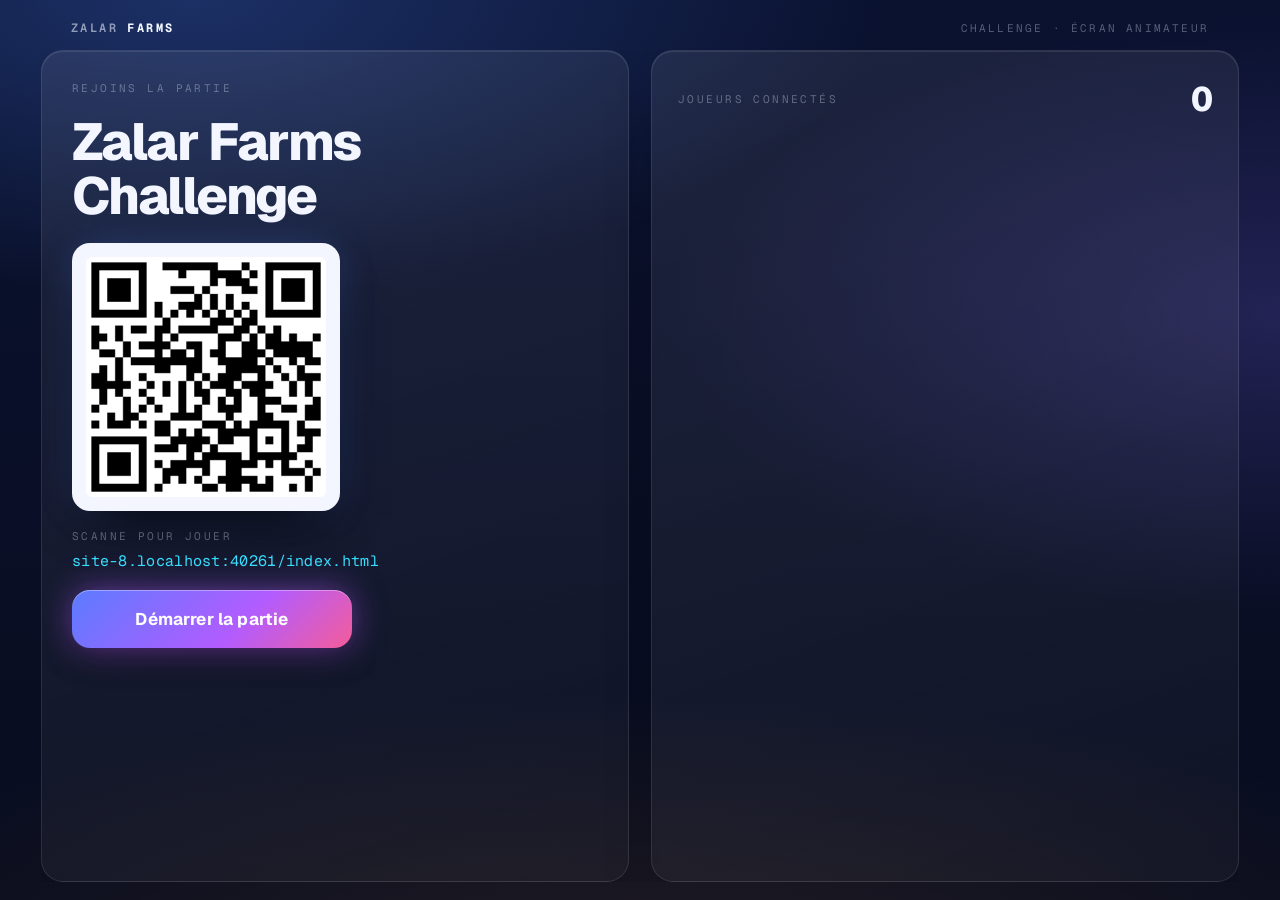
==== admin.html @ adfddaf6 "feat(quiz): wire 'video fin' as outro + premium branded fallback screen - VIDEOS.outro -> video fin." ====
<!DOCTYPE html>
<html lang="fr">
<head>
  <meta charset="UTF-8" />
  <meta name="viewport" content="width=device-width, initial-scale=1, viewport-fit=cover" />
  <meta name="theme-color" content="#080c1e" />
  <title>Zalar Farms Challenge — Animateur</title>
  <link rel="stylesheet" href="style.css?v=13" />
</head>
<body data-role="admin">

  <div class="app app--wide">

    <header class="admin-head">
      <div class="brand">
        <img src="https://pub-2bdca0e0bf5a48ef98bdf868a8e77139.r2.dev/ZALAR%20logo%20(2).png" alt="Zalar Farms" style="max-height:78px;width:auto" onerror="this.style.display='none';this.nextElementSibling.style.display='inline'" />
        <span class="wm" style="display:none">ZALAR&nbsp;<b>FARMS</b></span>
      </div>
      <span class="tagline">Challenge · Écran animateur</span>
    </header>

    <div class="screens">
    <!-- Lobby -->
    <section id="screen-admin-lobby" class="screen is-active">
      <div class="admin-grid">
        <div class="card stage" style="justify-content:flex-start;align-items:flex-start;padding:30px;gap:20px">
          <span class="eyebrow">Rejoins la partie</span>
          <div class="big-title">Zalar Farms<br />Challenge</div>
          <div style="display:flex;align-items:center;gap:18px;flex-wrap:wrap">
            <div class="qr-card"><canvas id="qr-canvas"></canvas></div>
            <div style="display:flex;flex-direction:column;gap:8px">
              <span class="eyebrow">Scanne pour jouer</span>
              <div class="url" id="join-url">…</div>
            </div>
          </div>
          <button class="btn hero" id="start-btn" style="max-width:280px">Démarrer la partie</button>
        </div>
        <div class="card stage" style="padding:26px">
          <div class="spread">
            <span class="eyebrow">Joueurs connectés</span>
            <span class="big-num" style="font-size:34px" id="admin-player-count">0</span>
          </div>
          <div class="players" id="admin-players"></div>
        </div>
      </div>
    </section>

    <!-- Vidéo -->
    <section id="screen-admin-video" class="screen">
      <div class="center">
        <div class="spinner"></div>
        <p class="muted">Lecture de l'animation…</p>
      </div>
    </section>

    <!-- Question -->
    <section id="screen-admin-question" class="screen">
      <div class="grow" style="display:flex;flex-direction:column;justify-content:center;gap:24px">
        <div class="abar">
          <span class="chip"><span class="ic gb-violet"></span><span id="admin-q-counter">Question 1</span></span>
          <div class="atimer" id="admin-timer">30</div>
          <span class="chip"><span class="ic gb-teal"></span><span id="answered-count">0 / 0 ont répondu</span></span>
        </div>
        <div class="prog"><i id="admin-prog" style="width:100%"></i></div>
        <h1 class="bigq" id="admin-q-text">…</h1>
        <div class="agrid" id="admin-q-answers"></div>
      </div>
    </section>

    <!-- Révélation -->
    <section id="screen-admin-reveal" class="screen">
      <div class="admin-grid">
        <div class="card stage" style="padding:26px">
          <h2 id="reveal-q-text" style="font-size:24px;font-weight:700;line-height:1.25">…</h2>
          <div class="dist" id="reveal-dist"></div>
          <div style="margin-top:auto;display:flex;flex-direction:column;gap:8px;align-items:flex-start">
            <div class="chip" id="reveal-correct"></div>
            <div id="reveal-note" class="muted" style="font-size:15px;line-height:1.45"></div>
          </div>
        </div>
        <div class="card stage" style="padding:26px">
          <span class="eyebrow">Classement — Top 10</span>
          <div class="lb" id="reveal-lb"></div>
        </div>
      </div>
    </section>

    <!-- Podium -->
    <section id="screen-admin-podium" class="screen">
      <div class="admin-grid">
        <div class="card podwrap" style="padding:26px">
          <span class="eyebrow">Podium final</span>
          <div class="podium" id="admin-podium"></div>
        </div>
        <div class="card stage" style="padding:26px">
          <span class="eyebrow">Classement final — Top 10</span>
          <div class="lb" id="admin-final-lb"></div>
        </div>
      </div>
    </section>
    </div>

    <div id="admin-controls" class="controls"></div>

  </div>

  <!-- Couche vidéo -->
  <div id="video-layer" class="video-layer">
    <video id="video-el" playsinline muted preload="auto"></video>
    <div id="video-fallback" class="video-fallback">
      <img src="https://pub-2bdca0e0bf5a48ef98bdf868a8e77139.r2.dev/ZALAR%20logo%20(2).png" alt="Zalar Farms" onerror="this.style.display='none';this.nextElementSibling.style.display='block'" />
      <div class="wm" style="display:none">ZALAR FARMS</div>
    </div>
  </div>

  <!-- Intro animée (PNG transparent) -->
  <div id="intro-layer" class="intro-layer">
    <div class="intro-glow"></div>
    <div class="intro-stage"><img class="intro-img" src="https://pub-2bdca0e0bf5a48ef98bdf868a8e77139.r2.dev/ZALAR%20intro%201.png" alt="Zalar Farms" /></div>
  </div>

  <!-- Musique de fond (écran animateur uniquement) -->
  <audio id="bg-music" loop preload="auto" src="assets/music.mp3"></audio>

  <script src="assets/vendor/supabase.js"></script>
  <script src="assets/vendor/qrcode-generator.js"></script>
  <script src="supabase-config.js"></script>
  <script src="questions.js?v=23"></script>
  <script src="game.js?v=12"></script>
</body>
</html>
---- style.css ----
/* =============================================================================
   ZALAR FARMS CHALLENGE — Design system
   Bleu nuit premium · dégradés · glow · cartes glossy · gros chiffres
   Mobile-first (joueur) + écran large (animateur) · plein écran, zéro scroll
   ============================================================================= */

@font-face { font-family:"Geist"; src:url("assets/fonts/geist.woff2") format("woff2"); font-weight:100 900; font-display:swap; }
@font-face { font-family:"GeistMono"; src:url("assets/fonts/geistmono.woff2") format("woff2"); font-weight:100 900; font-display:swap; }

:root{
  --ink:#070c1e;
  --navy:#0b1330;
  --text:#F3F6FF;
  --dim:rgba(233,239,255,.58);
  --faint:rgba(233,239,255,.34);
  --line:rgba(255,255,255,.10);
  --line-2:rgba(255,255,255,.16);
  --blue:#4F86FF; --cyan:#37E0FF; --violet:#8A6BFF; --magenta:#F45CFF; --gold:#FFC24D; --lime:#7CE8A0; --bad:#FF6B8A;
  --g-blue:linear-gradient(140deg,#4F86FF,#37E0FF);
  --g-violet:linear-gradient(140deg,#8A6BFF,#F45CFF);
  --g-gold:linear-gradient(140deg,#FFD873,#F5972A);
  --g-teal:linear-gradient(140deg,#2CE0C0,#57D0FF);
  --g-hero:linear-gradient(135deg,#5B7CFF,#B25CFF 60%,#F45C9A);
  --sans:"Geist",system-ui,-apple-system,"Segoe UI",Roboto,sans-serif;
  --mono:"GeistMono",ui-monospace,Consolas,monospace;
  --r:18px;
  --ease:cubic-bezier(.22,1,.36,1);
}
*{margin:0;padding:0;box-sizing:border-box;-webkit-tap-highlight-color:transparent;}
html,body{height:100%;width:100%;overflow:hidden;}
body{
  font-family:var(--sans); color:var(--text); letter-spacing:-.01em;
  position:fixed; inset:0; user-select:none; overscroll-behavior:none;
  -webkit-font-smoothing:antialiased;
  background:
    radial-gradient(90% 55% at 15% 0%, rgba(79,134,255,.26), transparent 60%),
    radial-gradient(80% 55% at 100% 35%, rgba(138,107,255,.20), transparent 60%),
    radial-gradient(120% 55% at 50% 110%, rgba(255,170,80,.10), transparent 60%),
    linear-gradient(180deg,#0a1230,#080c1e);
}

.mono{font-family:var(--mono);}
.eyebrow{font-family:var(--mono);font-size:11px;letter-spacing:.22em;text-transform:uppercase;color:var(--faint);}
.big-num{font-weight:800;letter-spacing:-.03em;font-variant-numeric:tabular-nums;}

/* ---------------------------------------------------------------- Layout --- */
.app{position:relative;height:100%;width:100%;max-width:520px;margin:0 auto;display:flex;flex-direction:column;
  padding:max(18px,env(safe-area-inset-top)) 20px max(18px,env(safe-area-inset-bottom));}
.app--wide{max-width:1360px;padding-left:clamp(20px,3.2vw,48px);padding-right:clamp(20px,3.2vw,48px);gap:12px;}
/* Zone des écrans animateur : remplit l'espace entre l'en-tête et la barre de boutons */
.screens{position:relative;flex:1;min-height:0;}
.screens>.screen{position:absolute;inset:0;padding:0;overflow-y:auto;overflow-x:hidden;scrollbar-width:none;-ms-overflow-style:none;}
.screens>.screen::-webkit-scrollbar,.players::-webkit-scrollbar,.lb::-webkit-scrollbar{width:0;height:0;display:none;}
.players,.lb{scrollbar-width:none;-ms-overflow-style:none;}

.screen{position:absolute;inset:0;display:none;flex-direction:column;padding:inherit;animation:screen-in .5s var(--ease);}
.screen.is-active{display:flex;}
@keyframes screen-in{from{opacity:0;transform:translateY(12px);}to{opacity:1;transform:none;}}
.grow{flex:1;min-height:0;}
.center{flex:1;display:flex;flex-direction:column;align-items:center;justify-content:center;text-align:center;gap:16px;}
.mt-auto{margin-top:auto;}

/* ---------------------------------------------------------------- Brand ---- */
.brand{display:flex;align-items:center;gap:10px;justify-content:center;color:var(--dim);font-size:13px;font-weight:600;}
.brand img{height:auto;width:auto;max-width:100%;display:block;}
.brand .wm{font-family:var(--mono);letter-spacing:.2em;text-transform:uppercase;font-size:12px;}
.brand .wm b{color:var(--text);}

/* ---------------------------------------------------------------- Glossy ---- */
.card{background:linear-gradient(160deg,rgba(255,255,255,.08),rgba(255,255,255,.03));border:1px solid var(--line);border-radius:22px;box-shadow:inset 0 1px 0 rgba(255,255,255,.1),0 24px 48px -26px rgba(0,0,0,.7);}
.chip{display:inline-flex;align-items:center;gap:8px;padding:8px 14px;border-radius:100px;background:rgba(255,255,255,.06);border:1px solid var(--line);font-size:13px;font-weight:600;}
.chip .ic{width:20px;height:20px;border-radius:50%;flex:none;box-shadow:inset 0 1px 1px rgba(255,255,255,.4);}
.gb-blue{background:var(--g-blue);} .gb-violet{background:var(--g-violet);} .gb-gold{background:var(--g-gold);} .gb-teal{background:var(--g-teal);}

.badge{flex:none;display:grid;place-items:center;border-radius:50%;font-family:var(--mono);font-weight:600;color:#06122e;box-shadow:inset 0 1px 1px rgba(255,255,255,.5),0 6px 14px -6px rgba(0,0,0,.7);}

.field{width:100%;padding:17px 18px;border-radius:16px;background:rgba(255,255,255,.05);border:1px solid var(--line-2);color:#fff;font-family:var(--sans);font-size:17px;font-weight:600;text-align:center;outline:none;transition:border-color .2s,background .2s;}
.field::placeholder{color:rgba(255,255,255,.4);font-weight:500;}
.field:focus{border-color:var(--cyan);background:rgba(55,224,255,.08);}

.btn{width:100%;border:none;border-radius:18px;padding:18px;font-family:var(--sans);font-weight:700;font-size:17px;color:#fff;letter-spacing:.01em;cursor:pointer;position:relative;transition:transform .12s var(--ease),filter .2s,opacity .2s;}
.btn:active{transform:scale(.975);}
.btn:disabled{opacity:.45;cursor:not-allowed;}
.btn.hero{background:var(--g-hero);box-shadow:0 0 34px -2px rgba(180,92,255,.6),0 14px 30px -8px rgba(0,0,0,.6),inset 0 1px 0 rgba(255,255,255,.35);}
.btn.blue{background:var(--g-blue);color:#04122e;box-shadow:0 0 30px -4px rgba(55,224,255,.5),0 12px 26px -8px rgba(0,0,0,.6),inset 0 1px 0 rgba(255,255,255,.4);}
.btn.gold{background:var(--g-gold);color:#3a2600;box-shadow:0 0 30px -4px rgba(255,194,77,.5),0 12px 26px -8px rgba(0,0,0,.6),inset 0 1px 0 rgba(255,255,255,.4);}
.btn.ghost{background:rgba(255,255,255,.05);border:1px solid var(--line-2);font-weight:600;}
.btn.sm{padding:13px 18px;font-size:15px;width:auto;}

/* -------------------------------------------------------- Player: join --- */
.title-xl{font-size:clamp(30px,9vw,42px);font-weight:800;letter-spacing:-.03em;line-height:1.04;}
.sub{color:var(--dim);font-size:14.5px;line-height:1.5;max-width:320px;}
.idcard{display:flex;align-items:center;gap:13px;width:100%;padding:13px;border-radius:16px;background:rgba(255,255,255,.05);border:1px solid var(--line);}
.idcard .badge{width:46px;height:46px;font-size:16px;}
.idcard .n{font-weight:700;font-size:16px;text-align:left;}
.idcard .s{font-family:var(--mono);font-size:10px;letter-spacing:.14em;text-transform:uppercase;color:var(--faint);text-align:left;}

/* -------------------------------------------------------- Player: lobby --- */
.dot-live{width:8px;height:8px;border-radius:50%;background:var(--lime);box-shadow:0 0 0 0 rgba(124,232,160,.6);animation:pulse 1.7s infinite;}
@keyframes pulse{70%,100%{box-shadow:0 0 0 12px rgba(124,232,160,0);}}
.spinner{width:44px;height:44px;border-radius:50%;border:3px solid rgba(255,255,255,.14);border-top-color:var(--cyan);animation:spin .9s linear infinite;filter:drop-shadow(0 0 8px rgba(55,224,255,.4));}
@keyframes spin{to{transform:rotate(360deg);}}

/* -------------------------------------------------------- Question ------- */
.qrow{display:flex;align-items:center;justify-content:space-between;gap:10px;margin-bottom:6px;}
.ring{position:relative;width:56px;height:56px;flex:none;filter:drop-shadow(0 0 8px rgba(55,224,255,.5));}
.ring svg{transform:rotate(-90deg);}
.ring .bg{fill:none;stroke:rgba(255,255,255,.12);}
.ring .fg{fill:none;stroke:var(--cyan);stroke-linecap:round;transition:stroke .3s;}
.ring.low .fg{stroke:var(--bad);}
.ring .n{position:absolute;inset:0;display:grid;place-items:center;font-family:var(--mono);font-weight:600;font-size:20px;}
.ring.low .n{color:var(--bad);}
.qtext{font-size:clamp(22px,6.2vw,28px);font-weight:700;line-height:1.2;letter-spacing:-.02em;margin:14px 2px 16px;}
.opts{display:flex;flex-direction:column;gap:11px;}
.opt{display:flex;align-items:center;gap:14px;padding:15px 16px;border-radius:16px;cursor:pointer;color:var(--text);
  background:linear-gradient(160deg,rgba(255,255,255,.07),rgba(255,255,255,.03));border:1px solid var(--line);
  box-shadow:inset 0 1px 0 rgba(255,255,255,.08);transition:transform .12s var(--ease),border-color .2s,box-shadow .25s,opacity .25s;
  animation:pop .4s var(--ease) both;}
.opt:nth-child(1){animation-delay:.04s;}.opt:nth-child(2){animation-delay:.1s;}.opt:nth-child(3){animation-delay:.16s;}.opt:nth-child(4){animation-delay:.22s;}
@keyframes pop{from{opacity:0;transform:translateY(8px);}to{opacity:1;transform:none;}}
.opt:active{transform:scale(.98);}
.opt .badge{width:36px;height:36px;font-size:14px;}
.opt .lab{font-weight:600;font-size:17px;}
.opt .ok{margin-left:auto;font-family:var(--mono);font-size:11px;letter-spacing:.1em;text-transform:uppercase;}
.opt.is-picked{border-color:var(--line-2);box-shadow:0 0 0 2px rgba(255,255,255,.22);}
.opt.win{border-color:rgba(124,232,160,.7);background:linear-gradient(160deg,rgba(124,232,160,.2),rgba(124,232,160,.05));box-shadow:0 0 26px -6px rgba(124,232,160,.6);}
.opt.win .ok{color:var(--lime);}
.opt.miss{border-color:rgba(255,107,138,.6);background:linear-gradient(160deg,rgba(255,107,138,.16),rgba(255,107,138,.04));}
.opts.locked .opt:not(.win):not(.is-picked){opacity:.4;}

/* -------------------------------------------------------- Result --------- */
.rplus{font-size:64px;font-weight:800;letter-spacing:-.04em;background:var(--g-teal);-webkit-background-clip:text;background-clip:text;-webkit-text-fill-color:transparent;filter:drop-shadow(0 6px 24px rgba(55,224,255,.4));}
.rplus.zero{background:none;-webkit-text-fill-color:var(--dim);filter:none;}
.statcard{width:100%;padding:18px;border-radius:20px;display:flex;align-items:center;justify-content:space-between;background:linear-gradient(140deg,rgba(79,134,255,.18),rgba(138,107,255,.12));border:1px solid var(--line);}
.statcard .k{font-family:var(--mono);font-size:11px;letter-spacing:.14em;text-transform:uppercase;color:var(--dim);}
.statcard .v{font-size:26px;font-weight:800;letter-spacing:-.02em;}
.watch__icon{width:64px;height:64px;border-radius:20px;background:var(--g-hero);box-shadow:0 0 40px -6px rgba(180,92,255,.6);display:grid;place-items:center;}
.watch__icon::after{content:"";width:0;height:0;border-left:20px solid #fff;border-top:13px solid transparent;border-bottom:13px solid transparent;margin-left:5px;}

/* ---------------------------------------------------------- Video -------- */
.video-layer{position:fixed;inset:0;background:#000;z-index:500;display:none;opacity:0;transition:opacity .3s var(--ease);pointer-events:none;}
.video-layer.is-active{display:block;opacity:1;}
.video-layer video{width:100%;height:100%;object-fit:cover;}
.video-fallback{position:absolute;inset:0;display:none;flex-direction:column;align-items:center;justify-content:center;gap:18px;overflow:hidden;
  background:
    radial-gradient(90% 60% at 20% 0%, rgba(79,134,255,.28), transparent 60%),
    radial-gradient(80% 60% at 100% 40%, rgba(138,107,255,.22), transparent 60%),
    radial-gradient(120% 60% at 50% 110%, rgba(255,170,80,.10), transparent 60%),
    linear-gradient(180deg,#0a1230,#080c1e);}
.video-fallback.is-active{display:flex;}
.video-fallback::before{content:"";position:absolute;width:62vmin;height:62vmin;border-radius:50%;
  background:radial-gradient(circle, rgba(79,134,255,.42), rgba(138,107,255,.18) 45%, transparent 70%);
  filter:blur(34px);animation:intro-pulse 3.2s ease-in-out infinite;}
.video-fallback img{position:relative;height:auto;width:auto;max-height:clamp(130px,26vh,260px);max-width:74vw;opacity:1;
  filter:drop-shadow(0 22px 55px rgba(0,0,0,.55)) drop-shadow(0 0 44px rgba(79,134,255,.4));
  animation:intro-float 4.6s ease-in-out infinite;}
.video-fallback .wm{position:relative;font-family:var(--mono);font-weight:700;letter-spacing:.2em;font-size:18px;text-transform:uppercase;}

/* ============================================================== ADMIN ===== */
.admin-head{flex:none;display:flex;align-items:center;justify-content:space-between;gap:12px;padding:2px 30px 2px;}
.admin-head .tagline{font-family:var(--mono);font-size:11px;letter-spacing:.2em;text-transform:uppercase;color:var(--faint);}
.grow-admin{flex:1;min-height:0;display:flex;flex-direction:column;}

.admin-grid{display:grid;grid-template-columns:1fr 1fr;gap:22px;flex:1;min-height:0;}
@media(max-width:900px){.admin-grid{grid-template-columns:1fr;}}
.stage{display:flex;flex-direction:column;gap:16px;min-height:0;}
.big-title{font-size:clamp(30px,4.6vw,52px);font-weight:800;letter-spacing:-.03em;line-height:1.04;}

.qr-card{background:#F3F6FF;padding:14px;border-radius:18px;box-shadow:0 24px 48px -20px #000,0 0 40px -10px rgba(79,134,255,.4);}
.qr-card canvas,.qr-card img{display:block;border-radius:6px;}
.url{font-family:var(--mono);font-size:15px;color:var(--cyan);letter-spacing:.02em;word-break:break-all;}

.players{display:flex;flex-wrap:wrap;gap:9px;align-content:flex-start;overflow:auto;}
.pchip{display:inline-flex;align-items:center;gap:9px;padding:7px 13px 7px 7px;border-radius:100px;background:rgba(255,255,255,.05);border:1px solid var(--line);font-size:14px;font-weight:600;animation:pop .4s var(--ease) both;}
.pchip .badge{width:26px;height:26px;font-size:9.5px;}

.abar{display:flex;align-items:center;justify-content:space-between;gap:10px;}
.atimer{font-weight:800;font-size:clamp(44px,8vw,84px);letter-spacing:-.04em;font-variant-numeric:tabular-nums;filter:drop-shadow(0 4px 24px rgba(55,224,255,.4));}
.atimer.low{color:var(--bad);filter:drop-shadow(0 4px 24px rgba(255,107,138,.4));}
.prog{height:8px;border-radius:6px;background:rgba(255,255,255,.08);overflow:hidden;box-shadow:inset 0 1px 2px rgba(0,0,0,.5);}
.prog i{display:block;height:100%;background:var(--g-blue);box-shadow:0 0 16px rgba(55,224,255,.7);border-radius:6px;transition:width .3s linear;}
.bigq{font-size:clamp(28px,4vw,50px);font-weight:800;line-height:1.1;letter-spacing:-.03em;}
.agrid{display:grid;grid-template-columns:1fr 1fr;gap:14px;}
.acard{display:flex;align-items:center;gap:15px;padding:20px;border-radius:18px;font-size:22px;font-weight:600;background:linear-gradient(160deg,rgba(255,255,255,.07),rgba(255,255,255,.03));border:1px solid var(--line);box-shadow:inset 0 1px 0 rgba(255,255,255,.08);}
.acard .badge{width:40px;height:40px;font-size:15px;}

.dist{display:flex;flex-direction:column;gap:14px;}
.drow{display:grid;grid-template-columns:34px 1fr 56px;align-items:center;gap:14px;}
.drow .badge{width:34px;height:34px;font-size:13px;}
.dbar{height:12px;border-radius:8px;background:rgba(255,255,255,.07);overflow:hidden;box-shadow:inset 0 1px 2px rgba(0,0,0,.5);}
.dbar i{display:block;height:100%;border-radius:8px;background:rgba(255,255,255,.2);width:0;transition:width .9s var(--ease);}
.drow.win .dbar i{background:var(--g-teal);box-shadow:0 0 16px rgba(55,224,255,.6);}
.pct{font-family:var(--mono);font-size:14px;text-align:right;color:var(--dim);font-weight:600;}
.drow.win .pct{color:var(--lime);}

.lb{display:flex;flex-direction:column;gap:10px;overflow:auto;}
.lrow{display:grid;grid-template-columns:auto 1fr auto;align-items:center;gap:14px;padding:12px 14px;border-radius:14px;background:linear-gradient(160deg,rgba(255,255,255,.05),rgba(255,255,255,.02));border:1px solid var(--line);animation:slide .5s var(--ease) both;}
@keyframes slide{from{opacity:0;transform:translateX(-12px);}to{opacity:1;transform:none;}}
.lrow .badge{width:32px;height:32px;font-size:12px;background:rgba(255,255,255,.08);color:var(--dim);box-shadow:none;}
.lrow.first{border-color:rgba(255,194,77,.5);background:linear-gradient(160deg,rgba(255,194,77,.18),rgba(255,194,77,.04));box-shadow:0 0 30px -8px rgba(255,194,77,.5);}
.lrow.first .badge{background:var(--g-gold);color:#3a2600;box-shadow:0 0 16px rgba(255,194,77,.6);}
.lname{display:flex;align-items:center;gap:11px;font-weight:600;overflow:hidden;white-space:nowrap;text-overflow:ellipsis;}
.lname .mn{width:28px;height:28px;border-radius:9px;display:grid;place-items:center;font-family:var(--mono);font-size:10px;color:var(--dim);background:rgba(255,255,255,.06);border:1px solid var(--line);}
.lsc{font-weight:800;font-size:16px;font-variant-numeric:tabular-nums;}
.lrow.first .lsc{color:var(--gold);}

/* Podium */
.podwrap{flex:1;display:flex;flex-direction:column;align-items:center;justify-content:center;gap:28px;}
.podium{display:flex;align-items:flex-end;justify-content:center;gap:18px;}
.pod{width:clamp(96px,20vw,180px);display:flex;flex-direction:column;align-items:center;gap:12px;animation:rise .8s var(--ease) both;}
.pod .badge{width:clamp(44px,9vw,56px);height:clamp(44px,9vw,56px);font-size:clamp(15px,3vw,19px);}
.pod .pn{font-weight:700;font-size:clamp(15px,2.4vw,18px);text-align:center;}
.pod .ps{font-family:var(--mono);font-size:clamp(12px,2vw,14px);color:var(--dim);font-weight:600;}
.base{width:100%;border-radius:16px 16px 0 0;display:flex;justify-content:center;padding-top:16px;font-weight:800;font-size:clamp(28px,5vw,38px);color:var(--faint);background:linear-gradient(180deg,rgba(255,255,255,.07),rgba(255,255,255,.01));border:1px solid var(--line);border-bottom:none;font-variant-numeric:tabular-nums;}
@keyframes rise{from{opacity:0;transform:translateY(36px);}to{opacity:1;transform:none;}}
.pod.p1{order:2;}.pod.p2{order:1;}.pod.p3{order:3;}
.pod.p1 .badge{background:var(--g-gold);color:#3a2600;box-shadow:0 0 26px rgba(255,194,77,.7);}
.pod.p1 .base{height:clamp(150px,30vh,200px);color:var(--gold);border-color:rgba(255,194,77,.45);background:linear-gradient(180deg,rgba(255,194,77,.22),rgba(255,194,77,.02));box-shadow:0 -30px 70px -26px rgba(255,194,77,.6);}
.pod.p2 .base{height:clamp(110px,22vh,150px);}
.pod.p3 .base{height:clamp(84px,16vh,110px);}
.pod.p1{animation-delay:.5s;}.pod.p2{animation-delay:.2s;}.pod.p3{animation-delay:.35s;}

/* Controls animateur : barre flottante */
.controls{flex:none;width:100%;max-width:760px;margin:0 auto;display:flex;gap:12px;flex-wrap:wrap;position:relative;z-index:700;}
.controls:empty{display:none;}
.controls .btn{flex:1;min-width:150px;}
#admin-q-answers .acard,#admin-q-answers .badge{}

/* ------------------------------------------------------------- Utils ------ */
.hidden{display:none!important;}
.muted{color:var(--dim);}
.txt-c{text-align:center;}
.spread{display:flex;align-items:center;justify-content:space-between;gap:12px;}
.shake{animation:shake .4s;}
@keyframes shake{25%{transform:translateX(-6px);}75%{transform:translateX(6px);}}

.warn-banner{position:fixed;top:0;left:0;right:0;z-index:800;background:linear-gradient(90deg,#F45C9A,#B25CFF);color:#160a24;font-weight:700;font-size:13px;text-align:center;padding:10px 16px;}

/* Intro animée : PNG transparent sur fond bleu nuit, ambiance jeu */
.intro-layer{position:fixed;inset:0;z-index:520;display:none;opacity:0;transition:opacity .4s var(--ease);pointer-events:none;overflow:hidden;
  background:
    radial-gradient(90% 60% at 20% 0%, rgba(79,134,255,.28), transparent 60%),
    radial-gradient(80% 60% at 100% 40%, rgba(138,107,255,.22), transparent 60%),
    radial-gradient(120% 60% at 50% 110%, rgba(255,170,80,.10), transparent 60%),
    linear-gradient(180deg,#0a1230,#080c1e);}
.intro-layer.is-active{display:grid;place-items:center;opacity:1;}
.intro-glow{position:absolute;width:66vmin;height:66vmin;border-radius:50%;
  background:radial-gradient(circle, rgba(79,134,255,.42), rgba(138,107,255,.18) 45%, transparent 70%);
  filter:blur(34px);animation:intro-pulse 3.2s ease-in-out infinite;}
.intro-stage{position:relative;animation:intro-float 4.6s ease-in-out infinite;}
.intro-img{display:block;max-width:80vw;max-height:70vh;width:auto;height:auto;
  filter:drop-shadow(0 22px 55px rgba(0,0,0,.55)) drop-shadow(0 0 44px rgba(79,134,255,.4));
  animation:intro-in 1s var(--ease) both;}
@keyframes intro-in{0%{opacity:0;transform:scale(.82)}60%{transform:scale(1.05)}100%{opacity:1;transform:scale(1)}}
@keyframes intro-float{0%,100%{transform:translateY(-9px) rotate(-.6deg)}50%{transform:translateY(11px) rotate(.6deg)}}
@keyframes intro-pulse{0%,100%{transform:scale(1);opacity:.55}50%{transform:scale(1.15);opacity:.9}}

/* Salle d'attente après réponse : vidéo ENTIÈRE (nette, non rognée) + fond flouté assorti + timer */
.wait-layer{position:fixed;inset:0;z-index:510;display:none;background:#000;overflow:hidden;}
.wait-layer.is-active{display:block;}
#wait-bg{position:absolute;inset:0;width:100%;height:100%;object-fit:cover;filter:blur(30px) brightness(.85);transform:scale(1.12);}
#wait-video{position:absolute;inset:0;width:100%;height:100%;object-fit:contain;}
.wait-timer-wrap{position:absolute;top:max(20px,env(safe-area-inset-top));left:50%;transform:translateX(-50%);z-index:3;
  min-width:62px;padding:10px 22px;border-radius:100px;background:rgba(8,12,30,.72);border:1px solid rgba(255,255,255,.22);
  color:#fff;font-family:var(--mono);font-weight:700;font-size:26px;font-variant-numeric:tabular-nums;text-align:center;
  box-shadow:0 8px 24px rgba(0,0,0,.5);backdrop-filter:blur(6px);}

/* Anti-débordement : les enfants de grille peuvent rétrécir + textes longs coupés */
.admin-grid>*{min-width:0;}
.stage,.acard,.lname,.lrow,.drow,.pchip,.lb,.dist,.players{min-width:0;}
.bigq,.qtext,#reveal-q-text,#admin-q-text,.big-title,.title-xl,.acard,.q-text{overflow-wrap:anywhere;word-break:break-word;}
.acard{overflow:hidden;}
.admin-head .tagline{white-space:nowrap;overflow:hidden;text-overflow:ellipsis;}

/* Écran animateur — RESPONSIVE : défilement + alignement haut sur petit écran (zéro découpe) */
.brand img{max-width:100%;}
#screen-admin-lobby .stage{justify-content:flex-start;}
@media(max-width:900px){
  .app--wide{padding-left:16px;padding-right:16px;}
  #screen-admin-question>.grow{justify-content:flex-start!important;}
  .admin-grid{align-content:flex-start;grid-template-columns:1fr;}
  .big-title{font-size:clamp(24px,6.6vw,38px);}
  .bigq{font-size:clamp(24px,6vw,40px);}
  .atimer{font-size:clamp(40px,12vw,72px);}
  .admin-head{padding:2px 6px;gap:10px;}
  .admin-head .tagline{display:none;}
  .agrid{grid-template-columns:1fr;}
  .qr-card{align-self:center;}
}
/* Téléphones : écran animateur compact pour tenir sans défilement */
@media(max-width:600px){
  #screen-admin-lobby .stage{padding:16px!important;gap:10px!important;}
  #screen-admin-lobby .big-title{font-size:clamp(22px,7vw,30px);}
  .qr-card{padding:10px;}
  .qr-card canvas,.qr-card img{width:150px!important;height:150px!important;}
  .admin-head{padding:2px 4px;}
  .brand img{max-height:52px!important;}
  #start-btn{max-width:100%!important;}
}

@media(prefers-reduced-motion:reduce){*{animation:none!important;transition:none!important;}}
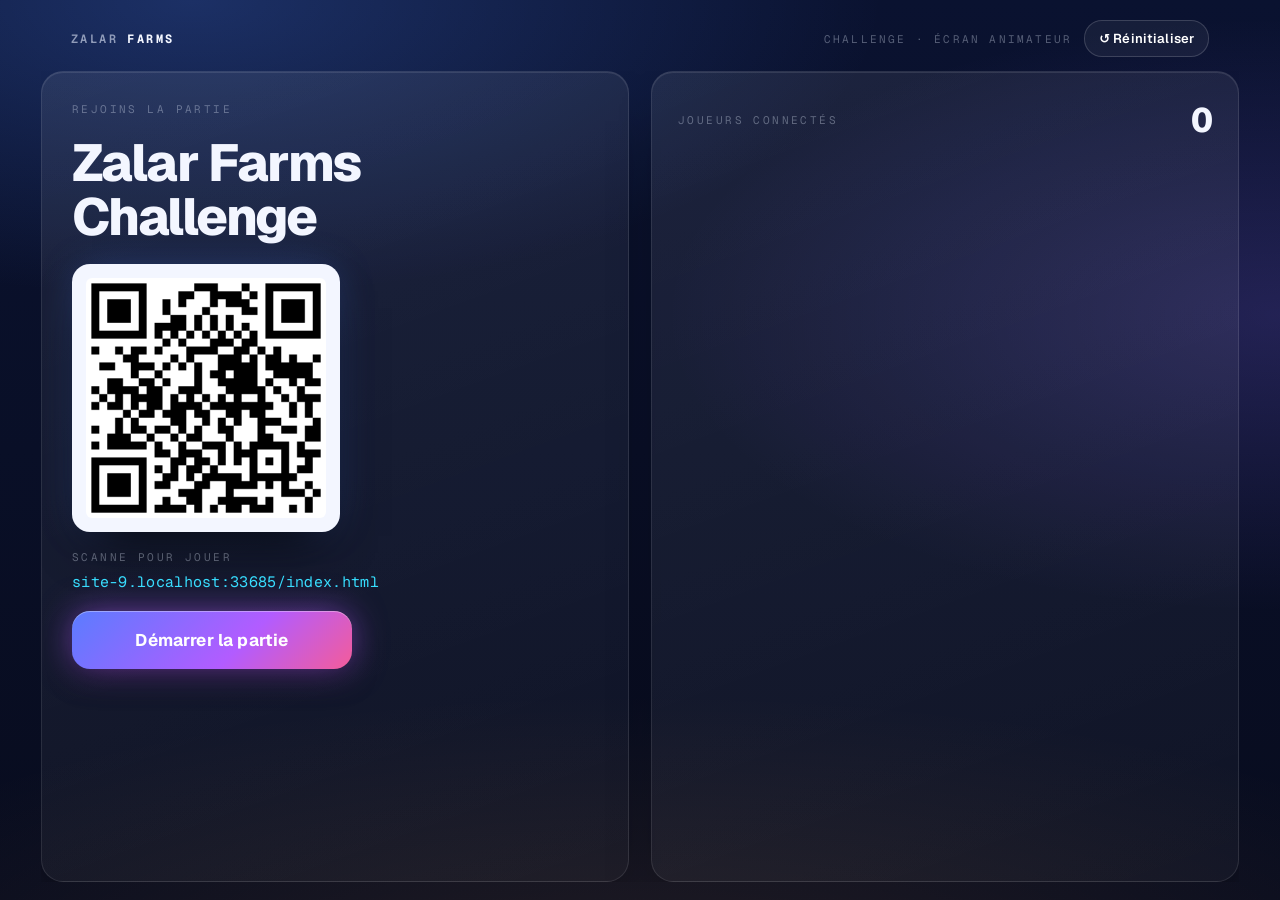
==== commit 2eb05963: "feat(admin): permanent reset button + fix stuck-on-video on load - header 'Reinitialiser' button (wi" ====
--- a/admin.html
+++ b/admin.html
@@ -16,7 +16,10 @@
         <img src="https://pub-2bdca0e0bf5a48ef98bdf868a8e77139.r2.dev/ZALAR%20logo%20(2).png" alt="Zalar Farms" style="max-height:78px;width:auto" onerror="this.style.display='none';this.nextElementSibling.style.display='inline'" />
         <span class="wm" style="display:none">ZALAR&nbsp;<b>FARMS</b></span>
       </div>
-      <span class="tagline">Challenge · Écran animateur</span>
+      <div style="display:flex;align-items:center;gap:12px">
+        <span class="tagline">Challenge · Écran animateur</span>
+        <button id="admin-reset" class="btn ghost sm" title="Réinitialiser la partie" style="width:auto;padding:9px 14px;font-size:13px">↺ Réinitialiser</button>
+      </div>
     </header>
 
     <div class="screens">
@@ -126,6 +129,6 @@
   <script src="assets/vendor/qrcode-generator.js"></script>
   <script src="supabase-config.js"></script>
   <script src="questions.js?v=23"></script>
-  <script src="game.js?v=12"></script>
+  <script src="game.js?v=13"></script>
 </body>
 </html>
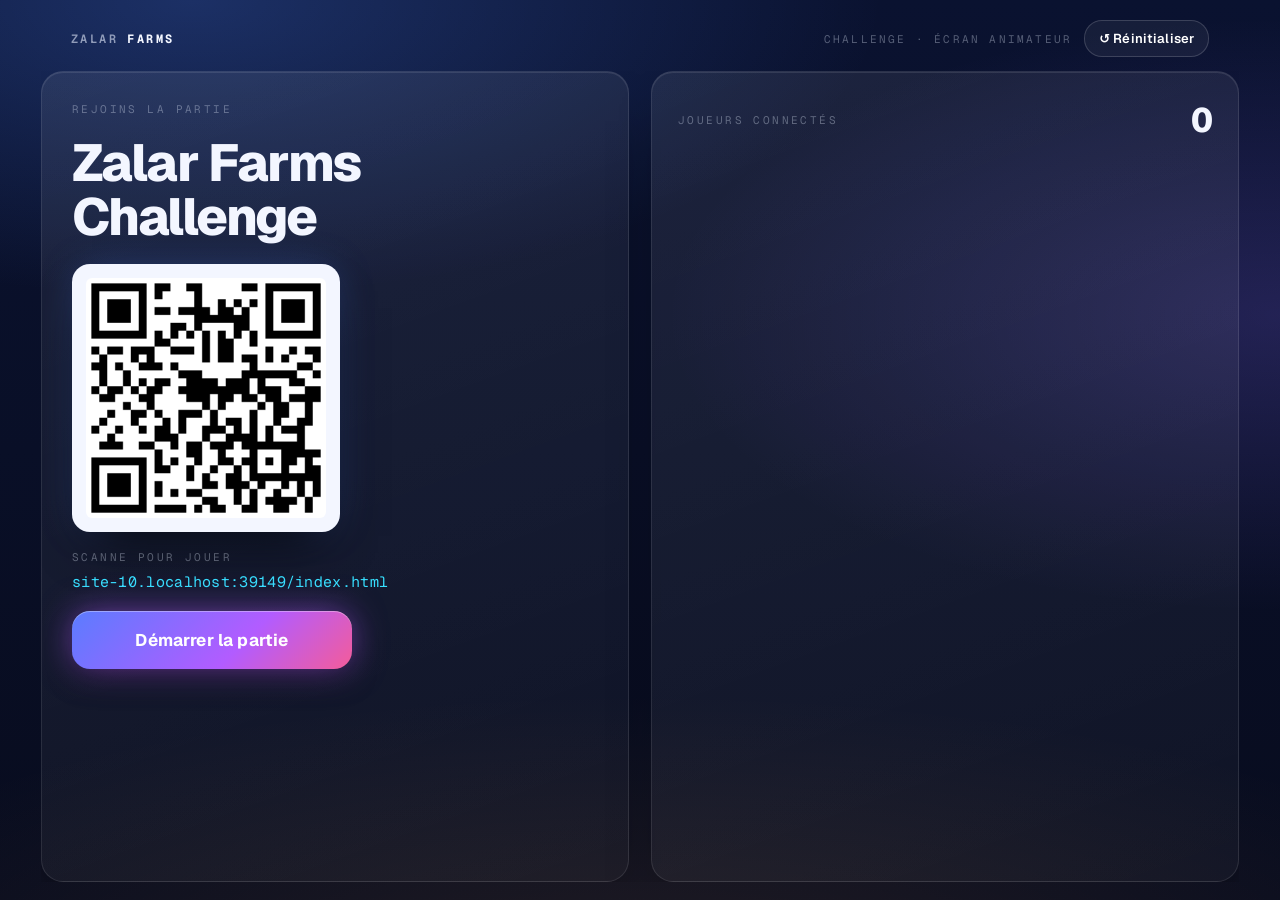
==== commit 4872f276: "feat(player): animated standby logo on waiting screen (float + glow) Co-Authored-By: Claude Opus 4.8" ====
--- a/admin.html
+++ b/admin.html
@@ -5,7 +5,7 @@
   <meta name="viewport" content="width=device-width, initial-scale=1, viewport-fit=cover" />
   <meta name="theme-color" content="#080c1e" />
   <title>Zalar Farms Challenge — Animateur</title>
-  <link rel="stylesheet" href="style.css?v=13" />
+  <link rel="stylesheet" href="style.css?v=14" />
 </head>
 <body data-role="admin">
 
--- a/style.css
+++ b/style.css
@@ -255,6 +255,11 @@
 @keyframes intro-float{0%,100%{transform:translateY(-9px) rotate(-.6deg)}50%{transform:translateY(11px) rotate(.6deg)}}
 @keyframes intro-pulse{0%,100%{transform:scale(1);opacity:.55}50%{transform:scale(1.15);opacity:.9}}
 
+/* Logo animé sur la page d'attente joueur (flottement + halo, comme l'intro) */
+.lobby-logo{display:block;height:auto;max-height:clamp(120px,20vh,180px);width:min(78vw,330px);max-width:100%;object-fit:contain;
+  filter:drop-shadow(0 16px 40px rgba(0,0,0,.5)) drop-shadow(0 0 34px rgba(79,134,255,.42));
+  animation:intro-float 4.6s ease-in-out infinite, intro-in .9s var(--ease) both;}
+
 /* Salle d'attente après réponse : vidéo ENTIÈRE (nette, non rognée) + fond flouté assorti + timer */
 .wait-layer{position:fixed;inset:0;z-index:510;display:none;background:#000;overflow:hidden;}
 .wait-layer.is-active{display:block;}
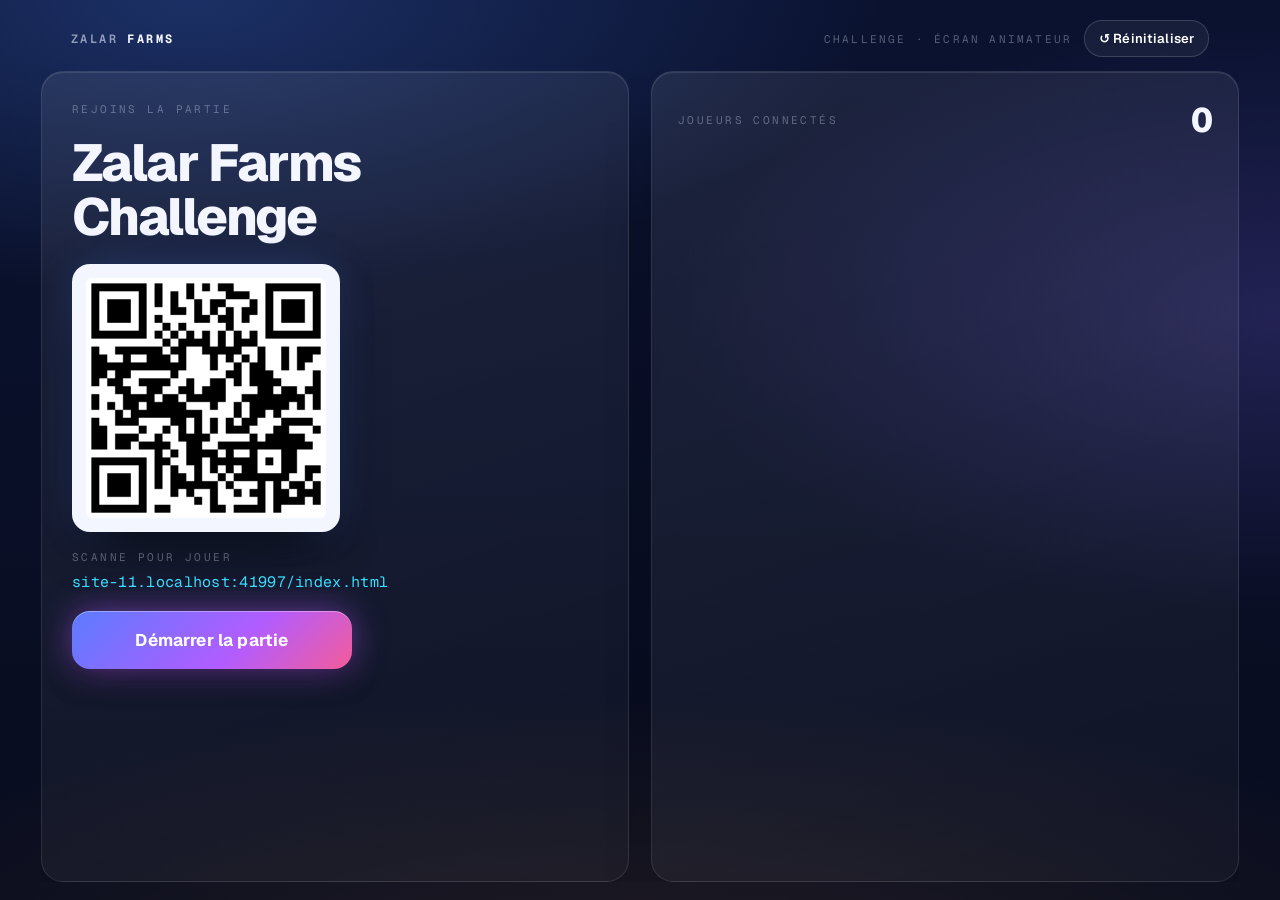
==== commit e15e56a1: "fix(player): scope mobile 52px logo cap to admin header only The mobile @media rule '.brand img{max-" ====
--- a/admin.html
+++ b/admin.html
@@ -5,7 +5,7 @@
   <meta name="viewport" content="width=device-width, initial-scale=1, viewport-fit=cover" />
   <meta name="theme-color" content="#080c1e" />
   <title>Zalar Farms Challenge — Animateur</title>
-  <link rel="stylesheet" href="style.css?v=14" />
+  <link rel="stylesheet" href="style.css?v=15" />
 </head>
 <body data-role="admin">
 
--- a/style.css
+++ b/style.css
@@ -299,7 +299,7 @@
   .qr-card{padding:10px;}
   .qr-card canvas,.qr-card img{width:150px!important;height:150px!important;}
   .admin-head{padding:2px 4px;}
-  .brand img{max-height:52px!important;}
+  .admin-head .brand img{max-height:52px!important;}
   #start-btn{max-width:100%!important;}
 }
 
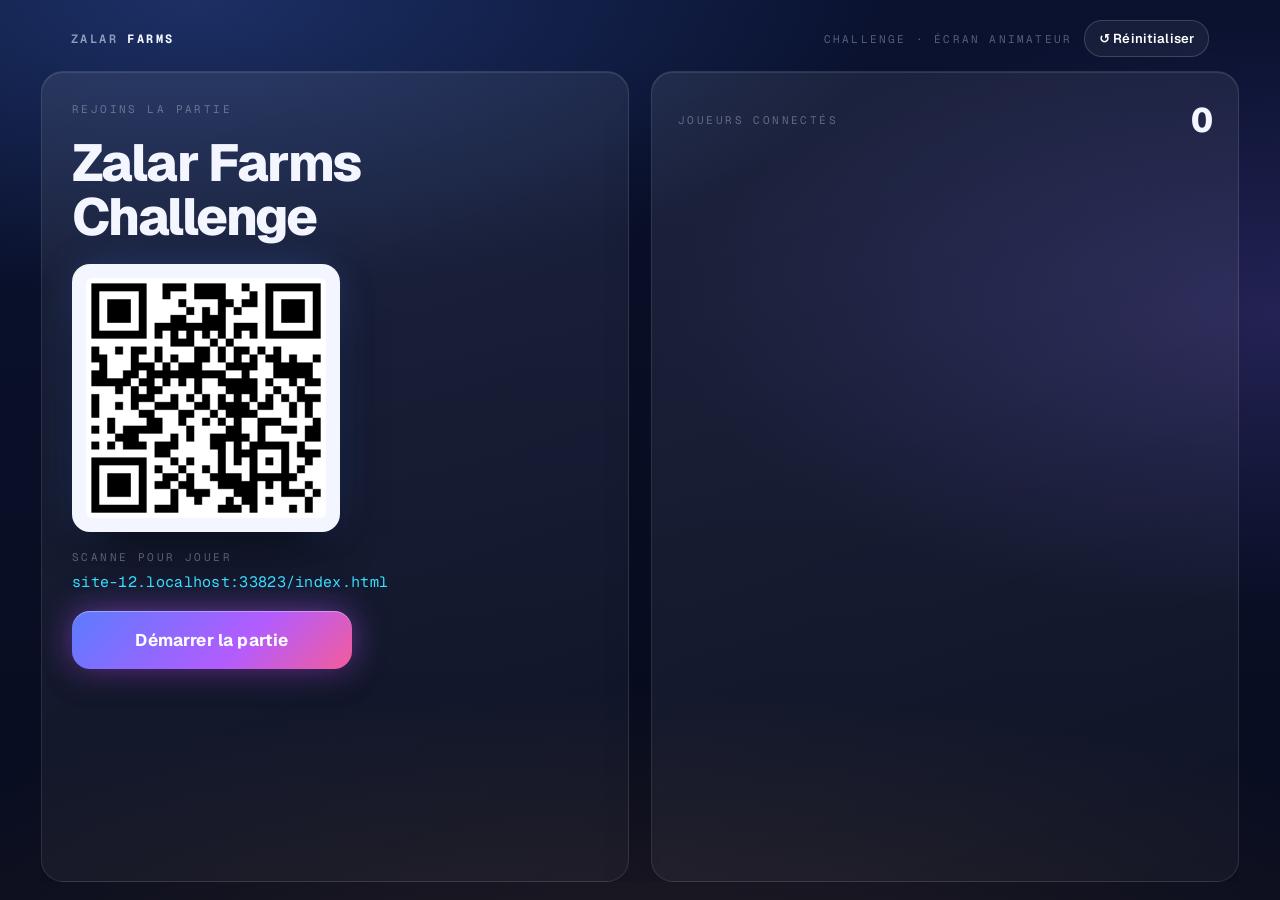
==== commit 71c2bbbc: "feat(player): fullscreen wait video (object-fit:cover) + configurable wait bg - #wait-video now cove" ====
--- a/admin.html
+++ b/admin.html
@@ -5,7 +5,7 @@
   <meta name="viewport" content="width=device-width, initial-scale=1, viewport-fit=cover" />
   <meta name="theme-color" content="#080c1e" />
   <title>Zalar Farms Challenge — Animateur</title>
-  <link rel="stylesheet" href="style.css?v=15" />
+  <link rel="stylesheet" href="style.css?v=16" />
 </head>
 <body data-role="admin">
 
@@ -129,6 +129,6 @@
   <script src="assets/vendor/qrcode-generator.js"></script>
   <script src="supabase-config.js"></script>
   <script src="questions.js?v=23"></script>
-  <script src="game.js?v=13"></script>
+  <script src="game.js?v=14"></script>
 </body>
 </html>
--- a/style.css
+++ b/style.css
@@ -264,7 +264,7 @@
 .wait-layer{position:fixed;inset:0;z-index:510;display:none;background:#000;overflow:hidden;}
 .wait-layer.is-active{display:block;}
 #wait-bg{position:absolute;inset:0;width:100%;height:100%;object-fit:cover;filter:blur(30px) brightness(.85);transform:scale(1.12);}
-#wait-video{position:absolute;inset:0;width:100%;height:100%;object-fit:contain;}
+#wait-video{position:absolute;inset:0;width:100%;height:100%;object-fit:cover;}
 .wait-timer-wrap{position:absolute;top:max(20px,env(safe-area-inset-top));left:50%;transform:translateX(-50%);z-index:3;
   min-width:62px;padding:10px 22px;border-radius:100px;background:rgba(8,12,30,.72);border:1px solid rgba(255,255,255,.22);
   color:#fff;font-family:var(--mono);font-weight:700;font-size:26px;font-variant-numeric:tabular-nums;text-align:center;
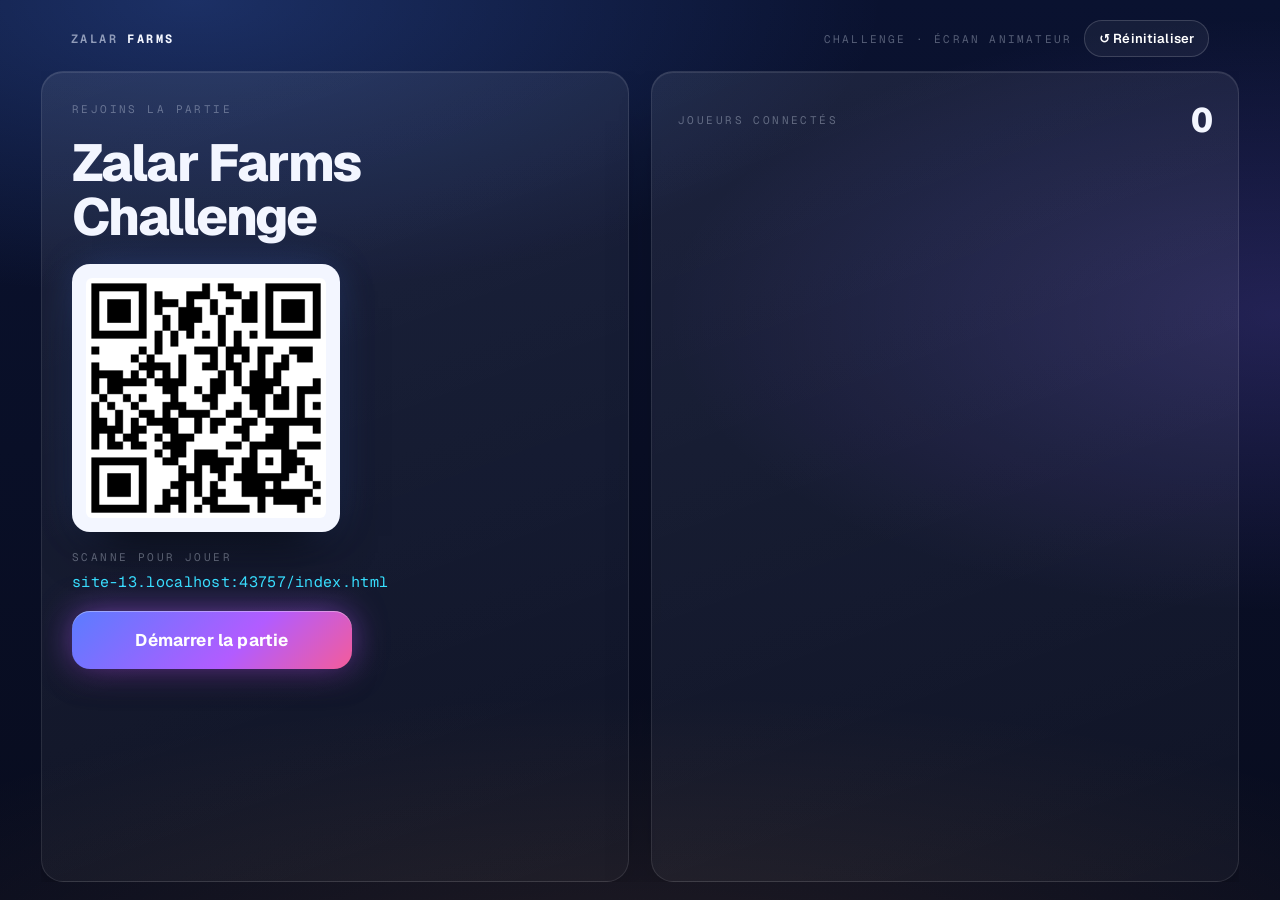
==== commit da2dcde7: "content(q2): set real answer 3200 (options 1200/2200/3200/4200) Co-Authored-By: Claude Opus 4.8 <nor" ====
--- a/admin.html
+++ b/admin.html
@@ -128,7 +128,7 @@
   <script src="assets/vendor/supabase.js"></script>
   <script src="assets/vendor/qrcode-generator.js"></script>
   <script src="supabase-config.js"></script>
-  <script src="questions.js?v=23"></script>
+  <script src="questions.js?v=24"></script>
   <script src="game.js?v=14"></script>
 </body>
 </html>
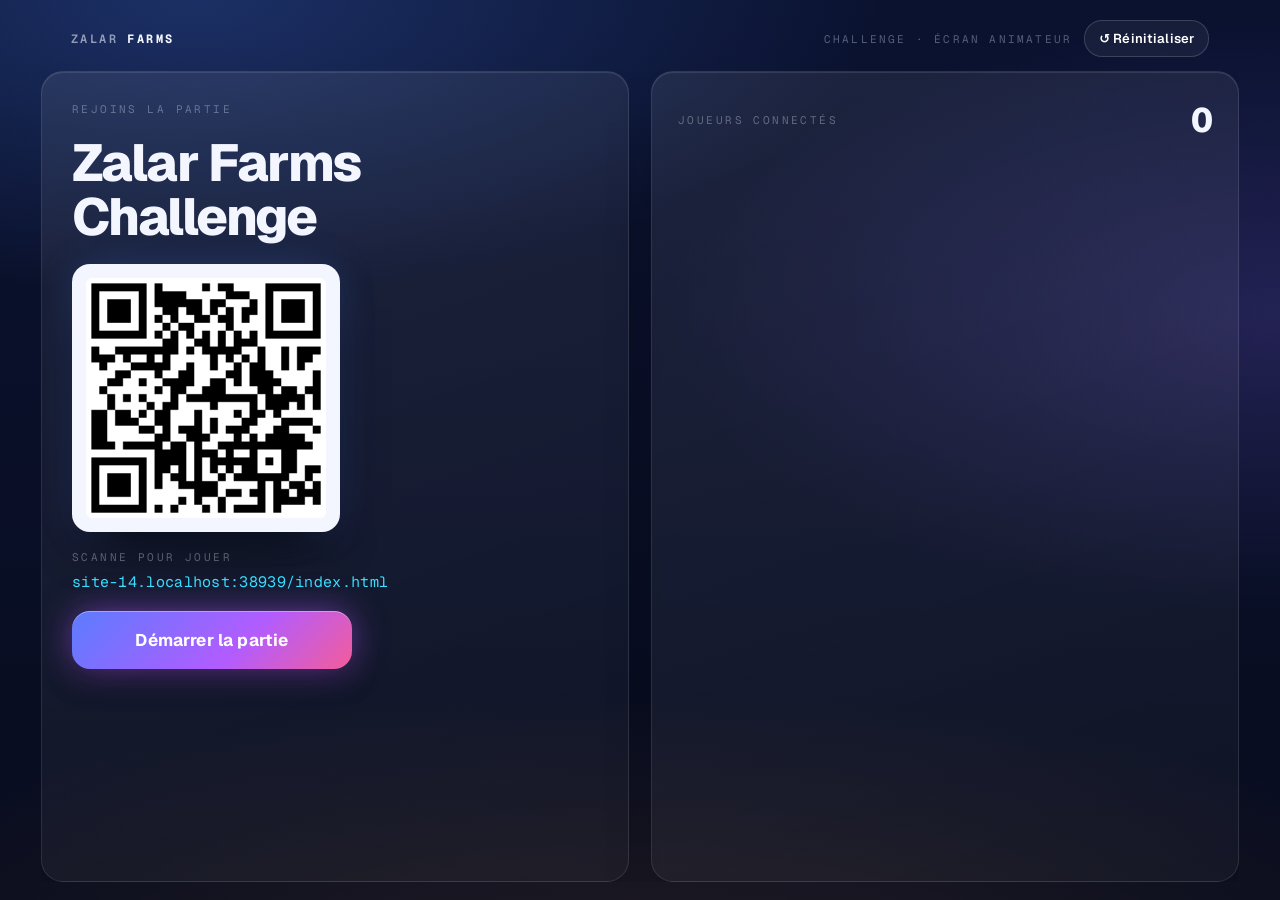
==== commit b1419a25: "content(q11): make 64 the highest option (34/44/54/64) Co-Authored-By: Claude Opus 4.8 <noreply@anth" ====
--- a/admin.html
+++ b/admin.html
@@ -128,7 +128,7 @@
   <script src="assets/vendor/supabase.js"></script>
   <script src="assets/vendor/qrcode-generator.js"></script>
   <script src="supabase-config.js"></script>
-  <script src="questions.js?v=24"></script>
+  <script src="questions.js?v=25"></script>
   <script src="game.js?v=14"></script>
 </body>
 </html>
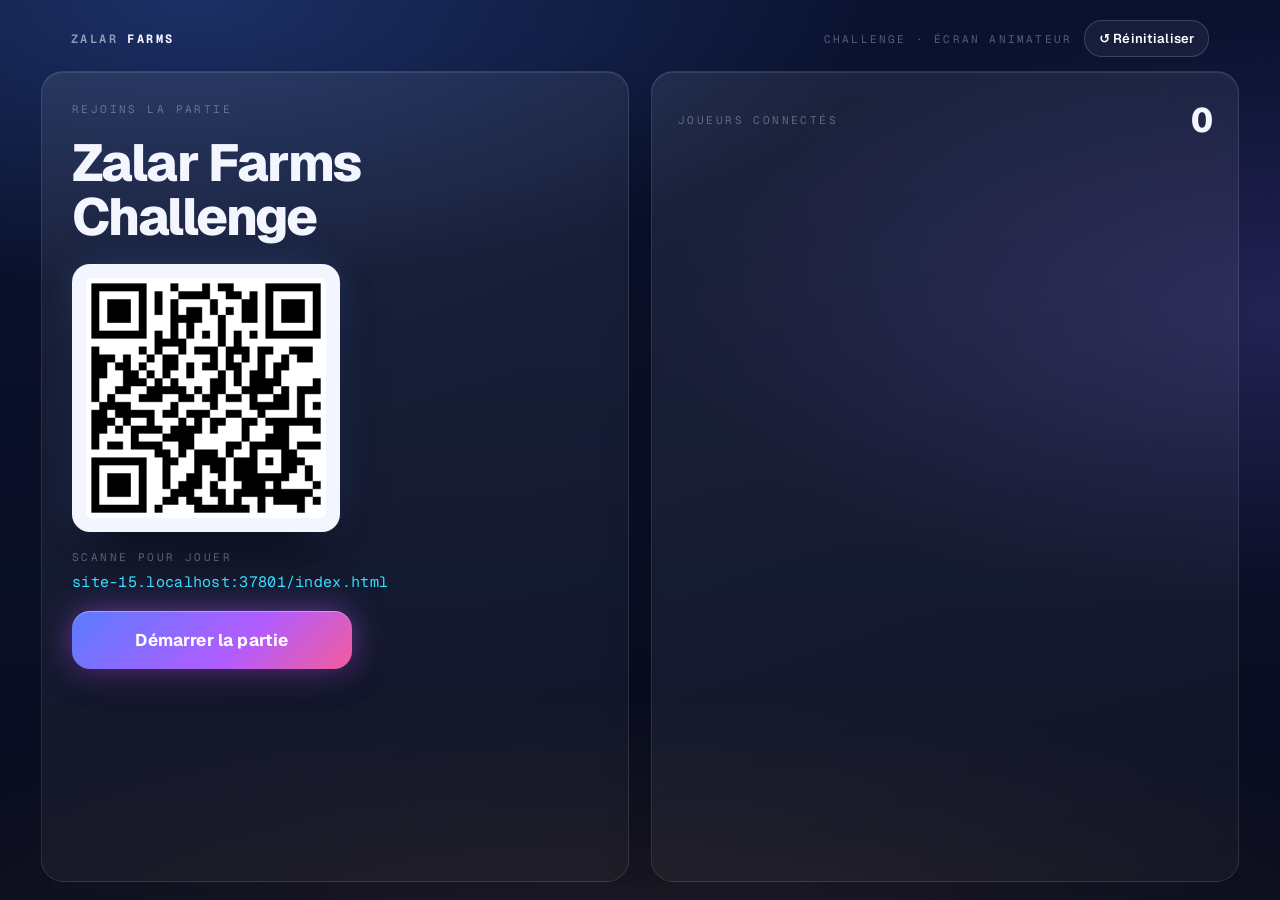
==== commit 8c25566d: "fix(live): widen active window to 2min so backgrounded phones dont vanish Co-Authored-By: Claude Opu" ====
--- a/admin.html
+++ b/admin.html
@@ -129,6 +129,6 @@
   <script src="assets/vendor/qrcode-generator.js"></script>
   <script src="supabase-config.js"></script>
   <script src="questions.js?v=25"></script>
-  <script src="game.js?v=14"></script>
+  <script src="game.js?v=15"></script>
 </body>
 </html>
